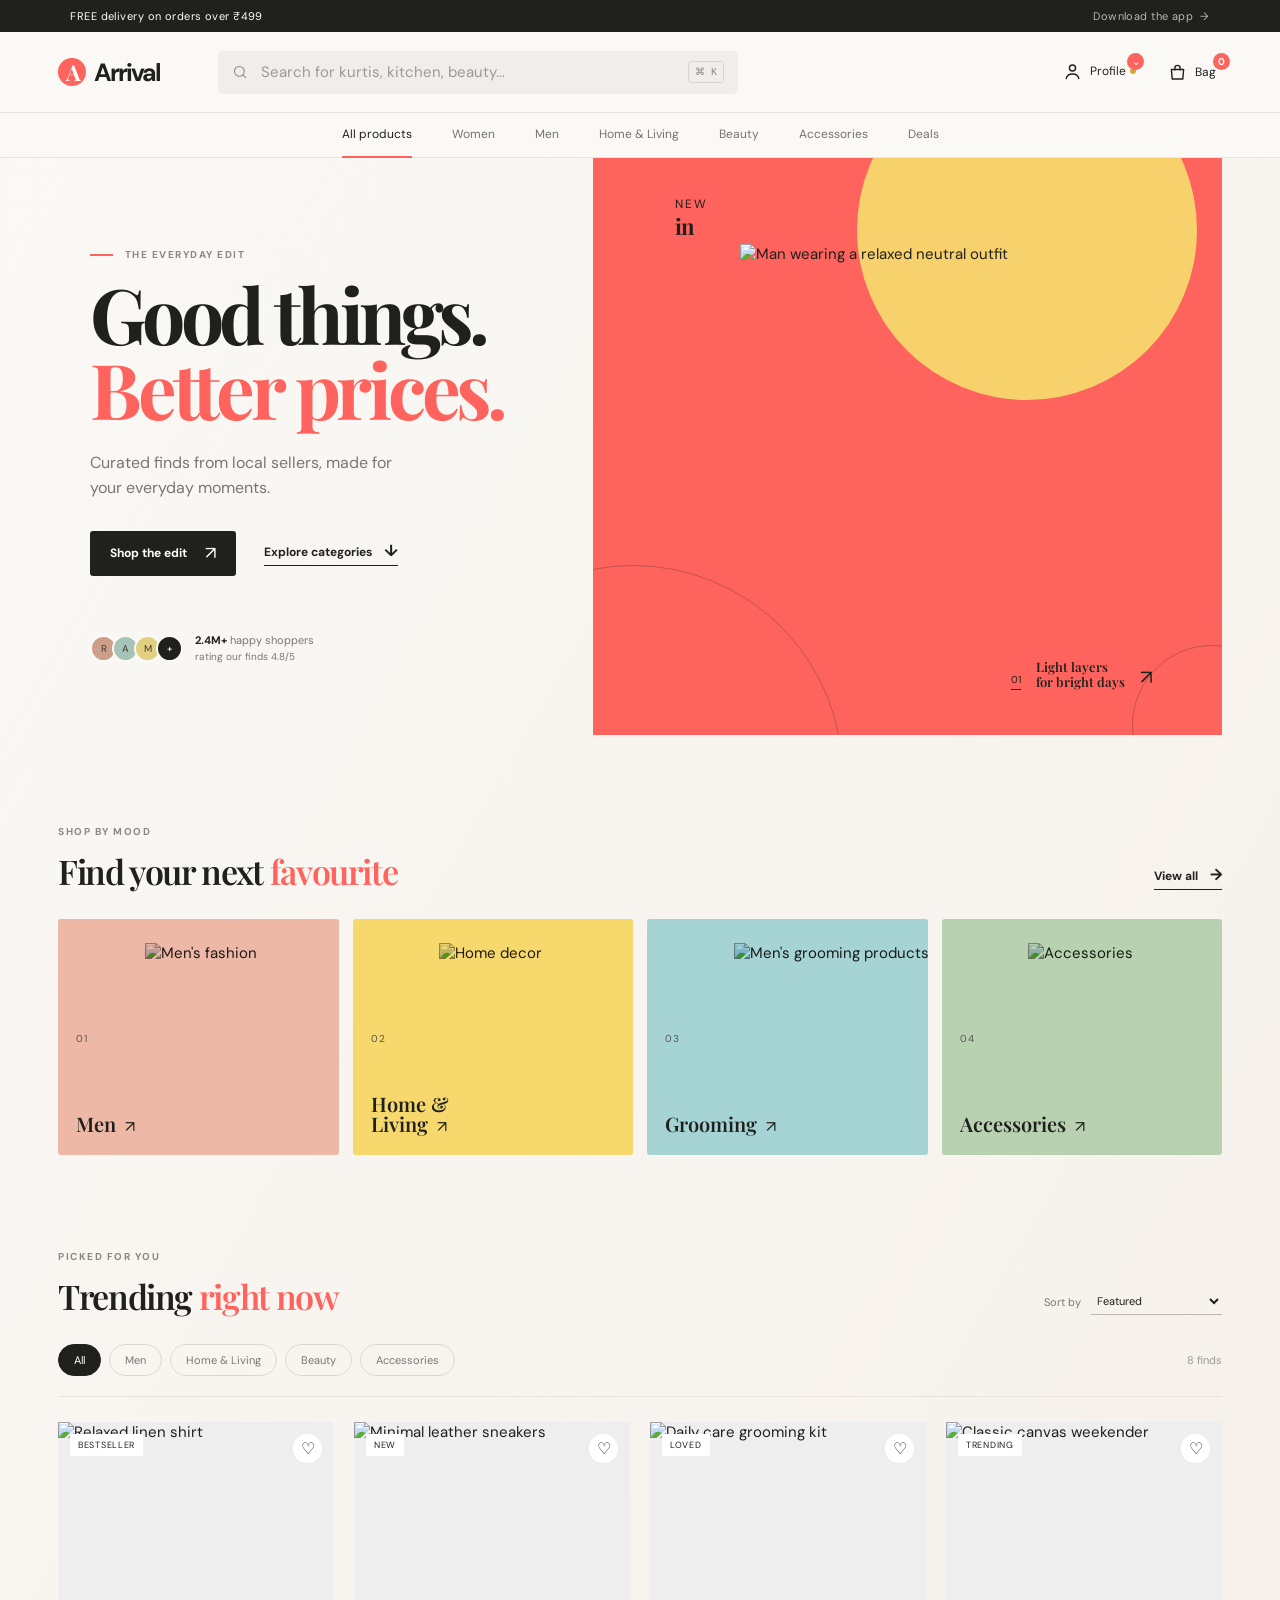
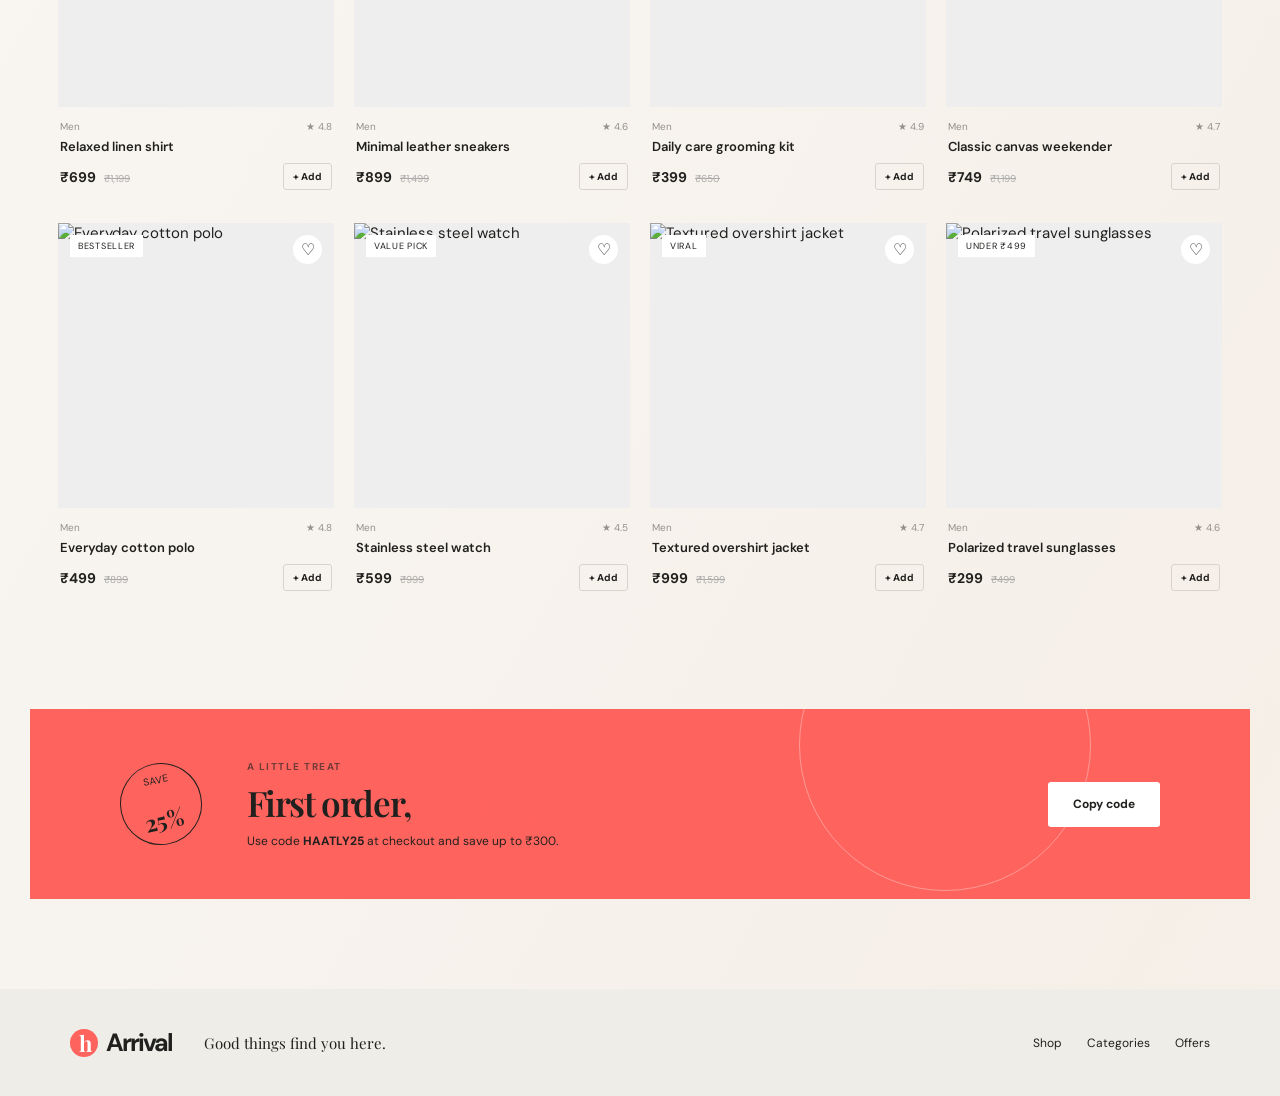
==== index.html @ a4bce89f "Build marketplace shopping flow" ====
<!doctype html>
<html lang="en">
  <head>
    <meta charset="UTF-8" />
    <meta name="viewport" content="width=device-width, initial-scale=1.0" />
    <meta name="theme-color" content="#ff5a5f" />
    <title>Haatly — Everyday finds, delivered</title>
    <link rel="preconnect" href="https://fonts.googleapis.com" />
    <link rel="preconnect" href="https://fonts.gstatic.com" crossorigin />
    <link href="https://fonts.googleapis.com/css2?family=DM+Sans:wght@400;500;600;700&family=Playfair+Display:wght@600;700&display=swap" rel="stylesheet" />
    <link rel="stylesheet" href="style.css" />
  </head>
  <body>
    <div class="announcement"><span>FREE delivery on orders over ₹499</span><span class="announcement-link">Download the app&nbsp; →</span></div>

    <header class="site-header">
      <div class="header-inner">
        <a class="brand" href="#top" aria-label="Haatly home"><span class="brand-mark">A</span><span>Arrival</span></a>
        <div class="search-wrap">
          <svg aria-hidden="true" viewBox="0 0 24 24"><path d="m21 21-4.35-4.35m2.1-5.4a7.5 7.5 0 1 1-15 0 7.5 7.5 0 0 1 15 0Z" /></svg>
          <input id="search-input" type="search" placeholder="Search for kurtis, kitchen, beauty..." autocomplete="off" />
          <kbd>⌘ K</kbd>
        </div>
        <div class="header-actions">
          <div class="profile-wrap"><a class="icon-action" id="profile-link" href="login.html" aria-label="Your profile" aria-expanded="false"><svg aria-hidden="true" viewBox="0 0 24 24"><circle cx="12" cy="8" r="3.5"/><path d="M4.8 20c.65-3.3 3.08-5.2 7.2-5.2s6.55 1.9 7.2 5.2"/></svg><span id="profile-label">Profile</span><i class="profile-dot" id="profile-dot"></i><b class="profile-caret">⌄</b></a><div class="profile-panel" id="profile-panel" hidden><div class="profile-panel-head"><span class="profile-avatar" id="profile-avatar">A</span><div><strong id="profile-name">Your profile</strong><span id="profile-email">Sign in to manage your account</span></div></div><div class="profile-status"><span></span> Account active</div><div class="profile-details"><div><strong id="profile-orders-count">0</strong><span>Orders</span></div><div><strong id="profile-saved-count">0</strong><span>Saved</span></div><div><strong id="profile-member-since">Today</strong><span>Member since</span></div></div><div class="profile-delivery"><span>⌖</span><div><strong>Delivery address</strong><small>Set your address for faster checkout</small></div><button type="button" data-profile-action="address" aria-label="Add delivery address">＋</button></div><div class="profile-links"><button type="button" data-profile-action="orders">Orders <span>→</span></button><button type="button" data-profile-action="saved">Saved finds <span>→</span></button></div><button class="profile-signout" id="profile-signout" type="button">Sign out</button></div></div>
          <div class="cart-wrap"><button class="icon-action cart-button" id="cart-button" type="button" aria-label="Shopping bag"><svg aria-hidden="true" viewBox="0 0 24 24"><path d="M5 8.5h14l-1 11H6l-1-11Z"/><path d="M9 9V6.8a3 3 0 0 1 6 0V9"/></svg><span>Bag</span><b id="cart-count">0</b></button><div class="cart-panel" id="cart-panel" hidden><div class="cart-panel-head"><div><p class="eyebrow">Your bag</p><h3>Ready to order?</h3></div><button class="panel-close" id="cart-close" type="button" aria-label="Close bag">×</button></div><div class="cart-items" id="cart-items"></div><div class="cart-footer"><div><span>Total</span><strong id="cart-total">₹0</strong></div><button class="place-order" id="place-order" type="button">Place order <span>↗</span></button></div></div></div>
        </div>
      </div>
      <nav class="category-nav" aria-label="Main navigation">
        <a class="active" href="#products">All products</a><a href="#products" data-category="Women">Women</a><a href="#products" data-category="Men">Men</a><a href="#products" data-category="Home & Living">Home & Living</a><a href="#products" data-category="Beauty">Beauty</a><a href="#products" data-category="Accessories">Accessories</a><a href="#offers">Deals</a>
      </nav>
    </header>

    <div class="payment-backdrop" id="payment-backdrop" hidden>
      <section class="payment-modal" role="dialog" aria-modal="true" aria-labelledby="payment-title">
        <div class="payment-modal-head"><div><p class="eyebrow">Secure checkout</p><h2 id="payment-title">Complete your <em>order.</em></h2></div><button class="panel-close" id="payment-close" type="button" aria-label="Close payment">×</button></div>
        <div class="payment-summary"><span>Order total</span><strong id="payment-total">₹0</strong></div>
        <div class="payment-methods"><button class="payment-method active" type="button" data-payment-method="card"><span>▣</span> Card</button><button class="payment-method" type="button" data-payment-method="upi"><span>⌁</span> UPI</button><button class="payment-method" type="button" data-payment-method="cod"><span>⌂</span> Cash on delivery</button></div>
        <form id="payment-form">
          <div class="payment-fields" id="card-fields"><label>Card number<input id="card-number" inputmode="numeric" placeholder="1234  5678  9012  3456" minlength="16" required /></label><div class="payment-field-row"><label>Expiry<input id="card-expiry" placeholder="MM / YY" required /></label><label>CVV<input id="card-cvv" inputmode="numeric" placeholder="•••" minlength="3" required /></label></div><label>Name on card<input id="card-name" placeholder="Your full name" required /></label></div>
          <div class="payment-fields" id="upi-fields" hidden><label>UPI ID<input id="upi-id" placeholder="name@bank" /></label><p class="payment-hint">You will receive a payment request in your UPI app.</p></div>
          <div class="payment-fields" id="cod-fields" hidden><p class="cod-note"><strong>Pay when your order arrives.</strong><br />A small ₹29 handling fee will be added at delivery.</p></div>
          <button class="confirm-payment" id="confirm-payment" type="submit">Pay <span id="confirm-payment-total">₹0</span> <span>↗</span></button>
          <p class="payment-note">🔒 Your payment details are encrypted and secure.</p>
        </form>
      </section>
    </div>

    <main id="top">
      <section class="hero shell">
        <div class="hero-copy">
          <p class="eyebrow"><span></span> The everyday edit</p>
          <h1>Good things.<br /><em>Better prices.</em></h1>
          <p class="hero-description">Curated finds from local sellers, made for your everyday moments.</p>
          <div class="hero-buttons"><a class="button button-dark" href="#products">Shop the edit <span>↗</span></a><a class="text-link" href="#categories">Explore categories <span>↓</span></a></div>
          <div class="trust-row"><div class="avatar-stack"><span>R</span><span>A</span><span>M</span><span>+</span></div><p><strong>2.4M+</strong> happy shoppers<br /><small>rating our finds 4.8/5</small></p></div>
        </div>
        <div class="hero-art">
          <div class="sun-disc"></div><div class="hero-label label-top">NEW<br /><strong>in</strong></div>
          <img src="https://images.unsplash.com/photo-1617127365659-c47fa864d8bc?auto=format&fit=crop&w=900&q=85" alt="Man wearing a relaxed neutral outfit" />
          <div class="hero-note"><span>01</span><p>Light layers<br />for bright days</p><i>↗</i></div>
          <div class="shape shape-one"></div><div class="shape shape-two"></div>
        </div>
      </section>

      <section class="category-section shell" id="categories">
        <div class="section-heading"><div><p class="eyebrow">Shop by mood</p><h2>Find your next <em>favourite</em></h2></div><a class="text-link" href="#products">View all <span>→</span></a></div>
        <div class="category-grid">
          <button class="category-tile tile-coral" data-category="Men"><span class="tile-number">01</span><img src="https://images.unsplash.com/photo-1617127365659-c47fa864d8bc?auto=format&fit=crop&w=500&q=80" alt="Men's fashion" /><span class="tile-name">Men <b>↗</b></span></button>
          <button class="category-tile tile-yellow" data-category="Home & Living"><span class="tile-number">02</span><img src="https://images.unsplash.com/photo-1616486338812-3dadae4b4ace?auto=format&fit=crop&w=500&q=80" alt="Home decor" /><span class="tile-name">Home & Living <b>↗</b></span></button>
          <button class="category-tile tile-blue" data-category="Men"><span class="tile-number">03</span><img src="https://images.unsplash.com/photo-1621607512214-68297480165e?auto=format&fit=crop&w=500&q=80" alt="Men's grooming products" /><span class="tile-name">Grooming <b>↗</b></span></button>
          <button class="category-tile tile-green" data-category="Accessories"><span class="tile-number">04</span><img src="https://images.unsplash.com/photo-1515562141207-7a88fb7ce338?auto=format&fit=crop&w=500&q=80" alt="Accessories" /><span class="tile-name">Accessories <b>↗</b></span></button>
        </div>
      </section>

      <section class="products-section shell" id="products">
        <div class="section-heading product-heading"><div><p class="eyebrow">Picked for you</p><h2>Trending <em>right now</em></h2></div><div class="sort-wrap"><span>Sort by</span><select id="sort-select" aria-label="Sort products"><option value="featured">Featured</option><option value="low">Price: low to high</option><option value="high">Price: high to low</option></select></div></div>
        <div class="filter-row"><button class="filter active" data-category="All">All</button><button class="filter" data-category="Men">Men</button><button class="filter" data-category="Home & Living">Home & Living</button><button class="filter" data-category="Beauty">Beauty</button><button class="filter" data-category="Accessories">Accessories</button><span class="result-count" id="result-count">8 finds</span></div>
        <div class="product-grid" id="product-grid"></div>
        <div class="empty-state" id="empty-state" hidden><strong>No finds here yet.</strong><span>Try another search or category.</span></div>
      </section>

      <section class="offer-banner shell" id="offers"><div class="offer-stamp">SAVE<br /><strong>25%</strong></div><div><p class="eyebrow">A little treat</p><h2>First order, <em>extra joy.</em></h2><p>Use code <strong>HAATLY25</strong> at checkout and save up to ₹300.</p></div><button class="button button-light" type="button" id="copy-code">Copy code</button></section>
    </main>
    <footer><div class="footer-inner"><a class="brand" href="#top"><span class="brand-mark">h</span><span>Arrival</span></a><p>Good things find you here.</p><div class="footer-links"><a href="#products">Shop</a><a href="#categories">Categories</a><a href="#offers">Offers</a></div></div></footer>
    <div class="toast" id="toast" role="status"></div>
    <script src="database.js"></script>
    <script src="app.js"></script>
  </body>
</html>
---- style.css ----
body{background:linear-gradient(120deg,#faf9f6 0%,#f5efe8 42%,#faf9f6 76%,#f1f5f1 100%)!important;background-size:220% 220%!important;background-attachment:fixed;isolation:isolate}
 body{background:linear-gradient(120deg,#faf9f6 0%,#f5efe8 42%,#faf9f6 76%,#f1f5f1 100%);background-size:220% 220%;animation:paper-drift 20s ease-in-out infinite}body::before{content:'';position:fixed;inset:0;pointer-events:none;z-index:-1;opacity:.24;background-image:linear-gradient(rgba(32,32,30,.035) 1px,transparent 1px),linear-gradient(90deg,rgba(32,32,30,.035) 1px,transparent 1px);background-size:34px 34px;mask-image:linear-gradient(to bottom,black,transparent 75%)}@keyframes paper-drift{0%,100%{background-position:0% 50%}50%{background-position:100% 50%}}@media(prefers-reduced-motion:reduce){body{animation:none}*{scroll-behavior:auto!important}}
 .profile-details{display:grid;grid-template-columns:repeat(3,1fr);gap:7px;margin:14px 0}.profile-details div{background:#f4f1eb;padding:9px 7px}.profile-details strong,.profile-details span{display:block}.profile-details strong{font:600 17px var(--serif)}.profile-details span{font-size:9px;color:var(--muted);margin-top:2px}.profile-delivery{display:flex;align-items:center;gap:8px;border-top:1px solid var(--line);border-bottom:1px solid var(--line);padding:11px 0}.profile-delivery>span{color:var(--coral);font-size:19px}.profile-delivery div{min-width:0;flex:1}.profile-delivery strong,.profile-delivery small{display:block}.profile-delivery strong{font-size:10px}.profile-delivery small{font-size:9px;color:var(--muted);margin-top:3px;white-space:nowrap;overflow:hidden;text-overflow:ellipsis}.profile-delivery button{background:transparent;color:var(--coral);font-size:18px;padding:0}.profile-delivery button:hover{transform:scale(1.12)}
 #profile-link{transition:color .2s ease,transform .2s ease}#profile-link:hover{color:var(--coral);transform:translateY(-1px)}#profile-link svg{transition:transform .25s ease}#profile-link:hover svg{transform:translateY(-2px) rotate(-7deg)}.profile-dot{display:block;width:6px;height:6px;background:#d4a835;border-radius:50%;margin-left:-3px;transition:background .2s ease,box-shadow .2s ease}.profile-link.is-signed-in .profile-dot,#profile-link.is-signed-in .profile-dot{background:#4caf70;box-shadow:0 0 0 3px rgba(76,175,112,.14)}.profile-caret{font-size:13px;font-weight:400;color:#9a9690;transition:transform .2s ease}.profile-link[aria-expanded=true] .profile-caret,#profile-link[aria-expanded=true] .profile-caret{transform:rotate(180deg)}.profile-panel:not([hidden]){animation:profile-pop .18s ease-out}@keyframes profile-pop{from{opacity:0;transform:translateY(-5px) scale(.98)}to{opacity:1;transform:translateY(0) scale(1)}}
 .payment-backdrop[hidden],.cart-panel[hidden],.profile-panel[hidden]{display:none!important}
 .payment-backdrop{position:fixed;inset:0;background:rgba(32,32,30,.48);display:grid;place-items:center;padding:20px;z-index:30}.payment-modal{width:min(100%,475px);max-height:90vh;overflow:auto;background:var(--paper);padding:25px;box-shadow:0 24px 70px rgba(32,32,30,.22)}.payment-modal-head{display:flex;justify-content:space-between;align-items:flex-start}.payment-modal-head .eyebrow{margin-bottom:7px}.payment-modal h2{font:600 32px var(--serif);letter-spacing:-.04em;margin:0}.payment-modal h2 em{font-style:normal;color:var(--coral)}.payment-summary{display:flex;justify-content:space-between;align-items:center;background:#efede7;padding:13px 15px;margin:22px 0 15px;font-size:11px;color:var(--muted)}.payment-summary strong{font-size:17px;color:var(--ink)}.payment-methods{display:grid;grid-template-columns:repeat(3,1fr);gap:6px;margin-bottom:20px}.payment-method{background:#fff;border:1px solid var(--line);padding:11px 5px;font-size:10px}.payment-method span{display:block;font-size:17px;margin-bottom:4px;color:var(--muted)}.payment-method.active{border-color:var(--coral);background:#fff4f1;color:var(--ink)}.payment-method.active span{color:var(--coral)}.payment-fields label{display:block;font-size:10px;font-weight:700;margin-bottom:13px}.payment-fields input{display:block;width:100%;height:43px;border:1px solid #d9d4cc;background:#fff;padding:0 12px;margin-top:7px;font:inherit;font-size:12px;outline:0}.payment-fields input:focus{border-color:var(--coral);box-shadow:0 0 0 3px rgba(255,99,93,.12)}.payment-field-row{display:grid;grid-template-columns:1fr 1fr;gap:12px}.payment-hint,.cod-note{font-size:11px;line-height:1.5;color:var(--muted);background:#efede7;padding:12px;margin:0 0 15px}.cod-note strong{color:var(--ink);font-size:12px}.confirm-payment{width:100%;background:var(--ink);color:#fff;padding:13px;border-radius:3px;font-size:12px;font-weight:700;margin-top:4px}.confirm-payment:hover{background:var(--coral)}.confirm-payment span{margin-left:5px}.payment-note{text-align:center;color:#999;font-size:10px;margin:15px 0 0}@media(max-width:520px){.payment-modal{padding:20px}.payment-modal h2{font-size:28px}.payment-methods{gap:4px}.payment-method{font-size:9px}}
 .cart-wrap{position:relative}.cart-panel{position:absolute;right:-12px;top:42px;width:330px;background:#fff;border:1px solid var(--line);box-shadow:0 16px 40px rgba(32,32,30,.14);padding:17px;z-index:12}.cart-panel-head{display:flex;align-items:flex-start;justify-content:space-between;border-bottom:1px solid var(--line);padding-bottom:13px}.cart-panel-head .eyebrow{margin-bottom:5px}.cart-panel-head h3{font:600 21px var(--serif);margin:0}.panel-close{background:transparent;font-size:22px;line-height:1;color:var(--muted);padding:0 2px}.cart-items{max-height:280px;overflow:auto}.cart-item{display:flex;align-items:center;gap:10px;padding:12px 0;border-bottom:1px solid var(--line)}.cart-item img{width:47px;height:55px;object-fit:cover}.cart-item div{min-width:0;flex:1}.cart-item strong,.cart-item span{display:block}.cart-item strong{font-size:11px;white-space:nowrap;overflow:hidden;text-overflow:ellipsis}.cart-item span{font-size:10px;color:var(--muted);margin-top:5px}.cart-item button{background:transparent;color:#aaa;font-size:19px;padding:3px}.cart-item button:hover{color:var(--coral)}.cart-empty{text-align:center;padding:30px 10px;color:var(--muted)}.cart-empty span{display:block;font-size:26px;color:var(--coral);margin-bottom:7px}.cart-empty strong{display:block;color:var(--ink);font:600 17px var(--serif)}.cart-empty p{font-size:11px;margin:5px 0 0}.cart-footer{padding-top:15px}.cart-footer>div{display:flex;justify-content:space-between;align-items:center;font-size:11px;color:var(--muted);margin-bottom:13px}.cart-footer strong{font-size:15px;color:var(--ink)}.place-order{width:100%;background:var(--ink);color:#fff;padding:12px;border-radius:3px;font-size:11px;font-weight:700}.place-order:hover{background:var(--coral)}.place-order span{font-size:16px;margin-left:8px}@media(max-width:520px){.cart-panel{position:fixed;top:112px;right:12px;left:12px;width:auto}.profile-panel{right:-62px}}
 .profile-wrap{position:relative}.profile-panel{position:absolute;right:-12px;top:42px;width:258px;background:#fff;border:1px solid var(--line);box-shadow:0 16px 40px rgba(32,32,30,.14);padding:16px;z-index:12}.profile-panel-head{display:flex;align-items:center;gap:11px;padding-bottom:14px;border-bottom:1px solid var(--line)}.profile-avatar{display:grid;place-items:center;width:38px;height:38px;border-radius:50%;background:var(--coral);color:#fff;font:600 18px var(--serif)}.profile-panel-head strong,.profile-panel-head span{display:block}.profile-panel-head strong{font-size:13px}.profile-panel-head span:not(.profile-avatar){color:var(--muted);font-size:10px;margin-top:3px;max-width:175px;overflow:hidden;text-overflow:ellipsis}.profile-status{display:flex;align-items:center;gap:6px;color:#4b8060;font-size:10px;margin:13px 0}.profile-status span{width:6px;height:6px;background:#4baf70;border-radius:50%}.profile-links{border-top:1px solid var(--line);border-bottom:1px solid var(--line);padding:4px 0}.profile-links button{display:flex;justify-content:space-between;width:100%;background:transparent;padding:9px 0;font-size:11px;text-align:left}.profile-links button:hover{color:var(--coral)}.profile-signout{background:var(--ink);color:#fff;width:100%;padding:10px;margin-top:14px;font-size:11px;border-radius:3px}.profile-signout:hover{background:var(--coral)}
:root{--ink:#20201e;--muted:#797774;--line:#e9e5de;--paper:#faf9f6;--coral:#ff635d;--yellow:#f6d86d;--blue:#a6d4d4;--green:#b8d1b0;--serif:'Playfair Display',Georgia,serif;--sans:'DM Sans',sans-serif}*{box-sizing:border-box}html{scroll-behavior:smooth}body{margin:0;background:var(--paper);color:var(--ink);font-family:var(--sans);font-size:15px}a{text-decoration:none;color:inherit}button{font:inherit;color:inherit;border:0;cursor:pointer}svg{fill:none;stroke:currentColor;stroke-linecap:round;stroke-linejoin:round;stroke-width:1.6}.announcement{background:var(--ink);color:#fff;padding:9px 5.5%;display:flex;justify-content:space-between;font-size:11px;letter-spacing:.04em}.announcement-link{opacity:.68}.site-header{background:rgba(250,249,246,.94);position:sticky;top:0;z-index:10;border-bottom:1px solid var(--line);backdrop-filter:blur(14px)}.header-inner{height:80px;max-width:1220px;margin:auto;padding:0 28px;display:flex;align-items:center;gap:58px}.brand{font-size:25px;font-weight:700;display:flex;align-items:center;gap:8px;letter-spacing:-.08em}.brand-mark{display:grid;place-items:center;background:var(--coral);color:#fff;border-radius:50%;width:28px;height:28px;line-height:1;font-family:var(--serif);font-size:22px;letter-spacing:-.1em}.search-wrap{height:43px;max-width:520px;flex:1;background:#f0eeea;border-radius:5px;display:flex;align-items:center;padding:0 14px;color:#8b8884}.search-wrap svg{width:18px;margin-right:11px}.search-wrap input{font:inherit;background:none;border:0;outline:0;width:100%;color:var(--ink)}.search-wrap input::placeholder{color:#9c9994}.search-wrap kbd{font-size:10px;border:1px solid #d8d5cf;padding:4px 6px;border-radius:3px;white-space:nowrap}.header-actions{display:flex;gap:25px;margin-left:auto}.icon-action{background:none;display:flex;align-items:center;gap:7px;position:relative;font-size:12px}.icon-action svg{width:21px;height:21px}.icon-action b{position:absolute;top:-8px;right:-8px;background:var(--coral);border-radius:50%;font-size:10px;color:white;width:17px;height:17px;display:grid;place-items:center}.category-nav{height:45px;border-top:1px solid var(--line);display:flex;align-items:center;justify-content:center;gap:40px;font-size:12px;color:#76736f}.category-nav a{height:45px;display:grid;place-items:center;border-bottom:2px solid transparent}.category-nav a:hover,.category-nav .active{color:var(--ink);border-color:var(--coral)}.shell{max-width:1220px;margin:0 auto;padding-left:28px;padding-right:28px}.hero{min-height:535px;display:grid;grid-template-columns:46% 54%;overflow:hidden}.hero-copy{padding:90px 0 70px 6%;position:relative;z-index:1}.eyebrow{text-transform:uppercase;font-size:10px;letter-spacing:.15em;font-weight:700;margin:0 0 15px;color:#8c8881}.eyebrow span{display:inline-block;width:23px;border-top:2px solid var(--coral);vertical-align:middle;margin-right:8px}.hero h1{font:700 clamp(50px,6vw,77px)/.98 var(--serif);letter-spacing:-.055em;margin:0 0 23px}.hero h1 em,.section-heading h2 em,.offer-banner h2 em{font-style:normal;color:var(--coral)}.hero-description{font-size:16px;line-height:1.6;color:var(--muted);max-width:315px;margin:0 0 30px}.hero-buttons{display:flex;align-items:center;gap:28px}.button{display:inline-flex;align-items:center;justify-content:center;gap:18px;min-height:45px;padding:0 20px;font-size:12px;font-weight:700;border-radius:3px}.button-dark{background:var(--ink);color:white}.button-dark span{font-size:18px;font-weight:400}.button-light{background:#fff;color:var(--ink);padding:0 25px}.text-link{font-size:12px;font-weight:700;border-bottom:1px solid var(--ink);padding-bottom:4px}.text-link span{font-size:16px;margin-left:9px}.trust-row{display:flex;align-items:center;gap:12px;margin-top:57px}.trust-row p{font-size:11px;line-height:1.45;margin:0;color:var(--muted)}.trust-row strong{color:var(--ink)}.trust-row small{font-size:10px}.avatar-stack{display:flex}.avatar-stack span{width:27px;height:27px;background:#e4bfaf;color:#493b32;border-radius:50%;display:grid;place-items:center;border:2px solid var(--paper);font-size:10px;margin-left:-5px}.avatar-stack span:first-child{margin:0;background:#cc9f8b}.avatar-stack span:nth-child(2){background:#a8c4b8}.avatar-stack span:nth-child(3){background:#e1d07f}.avatar-stack span:last-child{background:var(--ink);color:#fff}.hero-art{position:relative;background:var(--coral);min-height:535px;display:flex;align-items:center;justify-content:center;overflow:hidden}.hero-art img{height:440px;width:335px;object-fit:cover;position:relative;z-index:2;margin-top:35px}.sun-disc{position:absolute;background:#f7d16b;width:340px;height:340px;border-radius:50%;top:-98px;right:4%;z-index:1}.hero-label{position:absolute;z-index:3;top:40px;left:13%;font-size:12px;line-height:1.05;letter-spacing:.15em}.hero-label strong{font:700 22px var(--serif);letter-spacing:-.05em}.hero-note{position:absolute;z-index:3;bottom:45px;right:11%;display:flex;align-items:flex-end;gap:15px}.hero-note span{font:10px var(--sans);border-bottom:1px solid var(--ink);padding-bottom:3px}.hero-note p{font:600 13px/1.15 var(--serif);margin:0}.hero-note i{font-style:normal;font-size:20px}.shape{position:absolute;border:1px solid rgba(32,32,30,.26);border-radius:50%;z-index:1}.shape-one{width:420px;height:420px;left:-170px;bottom:-250px}.shape-two{width:160px;height:160px;right:-70px;bottom:-70px}.category-section,.products-section{padding-top:90px}.section-heading{display:flex;align-items:end;justify-content:space-between;margin-bottom:29px}.section-heading h2,.offer-banner h2{font:600 34px/1.1 var(--serif);letter-spacing:-.04em;margin:0}.category-grid{display:grid;grid-template-columns:repeat(4,1fr);gap:14px}.category-tile{height:236px;position:relative;overflow:hidden;text-align:left;padding:18px;border-radius:3px}.category-tile img{position:absolute;width:70%;height:90%;object-fit:cover;right:-1%;bottom:0;mix-blend-mode:multiply;transition:transform .35s}.category-tile:hover img{transform:scale(1.05) rotate(2deg)}.tile-coral{background:#edb8a6}.tile-yellow{background:var(--yellow)}.tile-blue{background:var(--blue)}.tile-green{background:var(--green)}.tile-number{position:relative;z-index:1;font-size:10px;color:#555;letter-spacing:.1em}.tile-name{position:absolute;z-index:1;left:18px;bottom:18px;font:600 20px var(--serif);max-width:130px;line-height:1}.tile-name b{font:16px var(--sans);margin-left:4px}.product-heading{margin-top:5px}.sort-wrap{display:flex;align-items:center;gap:10px;color:var(--muted);font-size:11px}.sort-wrap select{font:inherit;border:0;border-bottom:1px solid #bbb7b1;padding:5px 23px 5px 2px;background:transparent;color:var(--ink);outline:0}.filter-row{display:flex;gap:8px;align-items:center;margin-bottom:25px;border-bottom:1px solid var(--line);padding-bottom:20px}.filter{background:transparent;border:1px solid #dcd8d1;padding:8px 15px;border-radius:30px;font-size:11px;color:var(--muted)}.filter.active,.filter:hover{background:var(--ink);border-color:var(--ink);color:white}.result-count{margin-left:auto;color:#999;font-size:11px}.product-grid{display:grid;grid-template-columns:repeat(4,1fr);gap:20px}.product-card{position:relative;min-width:0}.product-image{height:285px;background:#eee;position:relative;overflow:hidden}.product-image img{width:100%;height:100%;object-fit:cover;transition:transform .4s}.product-card:hover .product-image img{transform:scale(1.04)}.product-tag{position:absolute;top:12px;left:12px;background:#fff;padding:5px 8px;font-size:9px;text-transform:uppercase;letter-spacing:.08em}.wishlist{position:absolute;right:12px;top:12px;background:#fff;width:29px;height:29px;border-radius:50%;font-size:16px;line-height:1}.wishlist.active{color:var(--coral)}.product-info{padding:13px 2px}.product-meta{display:flex;justify-content:space-between;gap:5px;font-size:10px;color:#94908a;margin-bottom:5px}.product-name{font-size:13px;font-weight:600;margin:0 0 8px;white-space:nowrap;overflow:hidden;text-overflow:ellipsis}.product-bottom{display:flex;align-items:center;justify-content:space-between}.price{font-weight:700;font-size:14px}.price del{font-size:10px;color:#aaa;font-weight:400;margin-left:5px}.add-button{background:transparent;border:1px solid #d8d3cc;border-radius:3px;padding:6px 9px;font-size:10px;font-weight:700}.add-button:hover{background:var(--coral);border-color:var(--coral);color:white}.empty-state{padding:55px;text-align:center;color:var(--muted);border:1px dashed #d7d2cb}.empty-state strong,.empty-state span{display:block}.empty-state strong{color:var(--ink);margin-bottom:5px}.offer-banner{margin-top:105px;margin-bottom:90px;background:var(--coral);min-height:190px;padding:36px 7%;display:flex;align-items:center;gap:45px;position:relative;overflow:hidden}.offer-banner:after{content:'';position:absolute;width:290px;height:290px;border:1px solid rgba(255,255,255,.35);border-radius:50%;right:13%;top:-110px}.offer-banner .eyebrow{color:#713b38;margin-bottom:11px}.offer-banner h2{font-size:35px}.offer-banner p:not(.eyebrow){font-size:12px;margin:10px 0 0}.offer-banner .button{margin-left:auto;position:relative;z-index:1}.offer-stamp{height:82px;width:82px;border:1px solid var(--ink);border-radius:50%;display:grid;place-items:center;text-align:center;font-size:10px;line-height:1.1;transform:rotate(-12deg);flex:none}.offer-stamp strong{font:700 23px var(--serif)}footer{background:#efede7;padding:37px 5.5%}.footer-inner{max-width:1165px;margin:auto;display:flex;align-items:center}.footer-inner p{font:15px var(--serif);margin:0 0 0 32px}.footer-links{display:flex;gap:25px;margin-left:auto;font-size:12px}.toast{position:fixed;bottom:24px;left:50%;transform:translate(-50%,20px);background:var(--ink);color:#fff;padding:12px 18px;border-radius:3px;font-size:12px;opacity:0;pointer-events:none;transition:.25s;z-index:20}.toast.show{opacity:1;transform:translate(-50%,0)}@media(max-width:850px){.header-inner{gap:18px;padding:0 18px}.category-nav{gap:20px;overflow-x:auto;justify-content:flex-start;padding:0 18px}.hero{grid-template-columns:1fr;min-height:0}.hero-copy{padding:65px 8% 45px}.hero-art{min-height:440px}.category-grid{grid-template-columns:repeat(2,1fr)}.product-grid{grid-template-columns:repeat(2,1fr)}.product-image{height:270px}.shell{padding-left:18px;padding-right:18px}.offer-banner{margin-top:75px;margin-bottom:65px}.search-wrap kbd{display:none}.header-actions{gap:12px}.icon-action span{display:none}}@media(max-width:520px){.announcement{padding:8px 18px;font-size:9px}.header-inner{height:66px}.brand{font-size:21px}.brand-mark{width:24px;height:24px;font-size:19px}.search-wrap{height:38px}.search-wrap input{font-size:11px}.hero h1{font-size:52px}.hero-art img{height:360px;width:275px}.hero-art{min-height:410px}.hero-note{right:6%;bottom:25px}.section-heading{align-items:flex-start;gap:15px}.section-heading h2{font-size:28px}.section-heading>.text-link{margin-top:30px;white-space:nowrap}.category-section,.products-section{padding-top:65px}.category-tile{height:180px;padding:13px}.tile-name{left:13px;bottom:14px;font-size:17px}.filter-row{overflow-x:auto}.filter{white-space:nowrap}.result-count{display:none}.product-image{height:220px}.product-name{font-size:12px}.offer-banner{padding:28px 24px;gap:20px;align-items:flex-start;flex-wrap:wrap}.offer-banner h2{font-size:27px}.offer-banner .button{margin:0}.offer-stamp{width:65px;height:65px}.footer-inner{flex-wrap:wrap;gap:18px}.footer-inner p{margin:0}.footer-links{width:100%;margin:0}.sort-wrap span{display:none}}
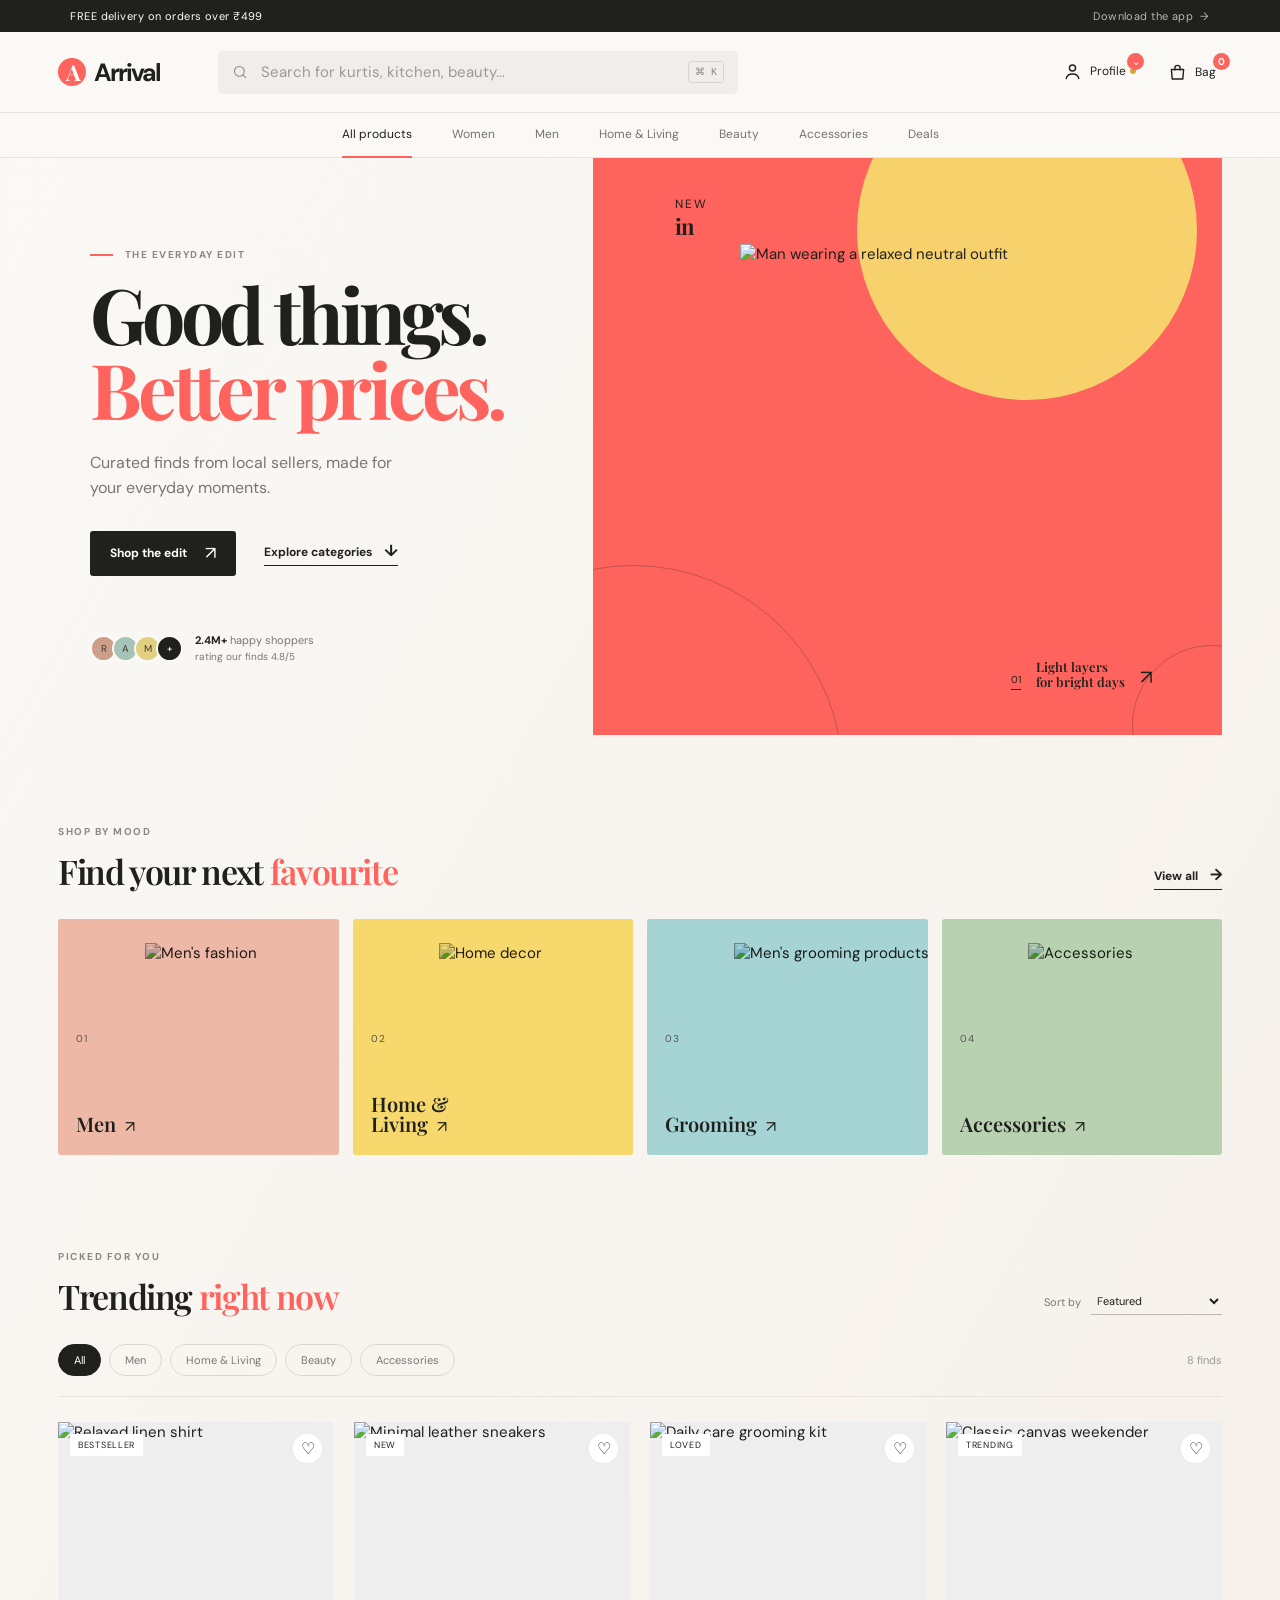
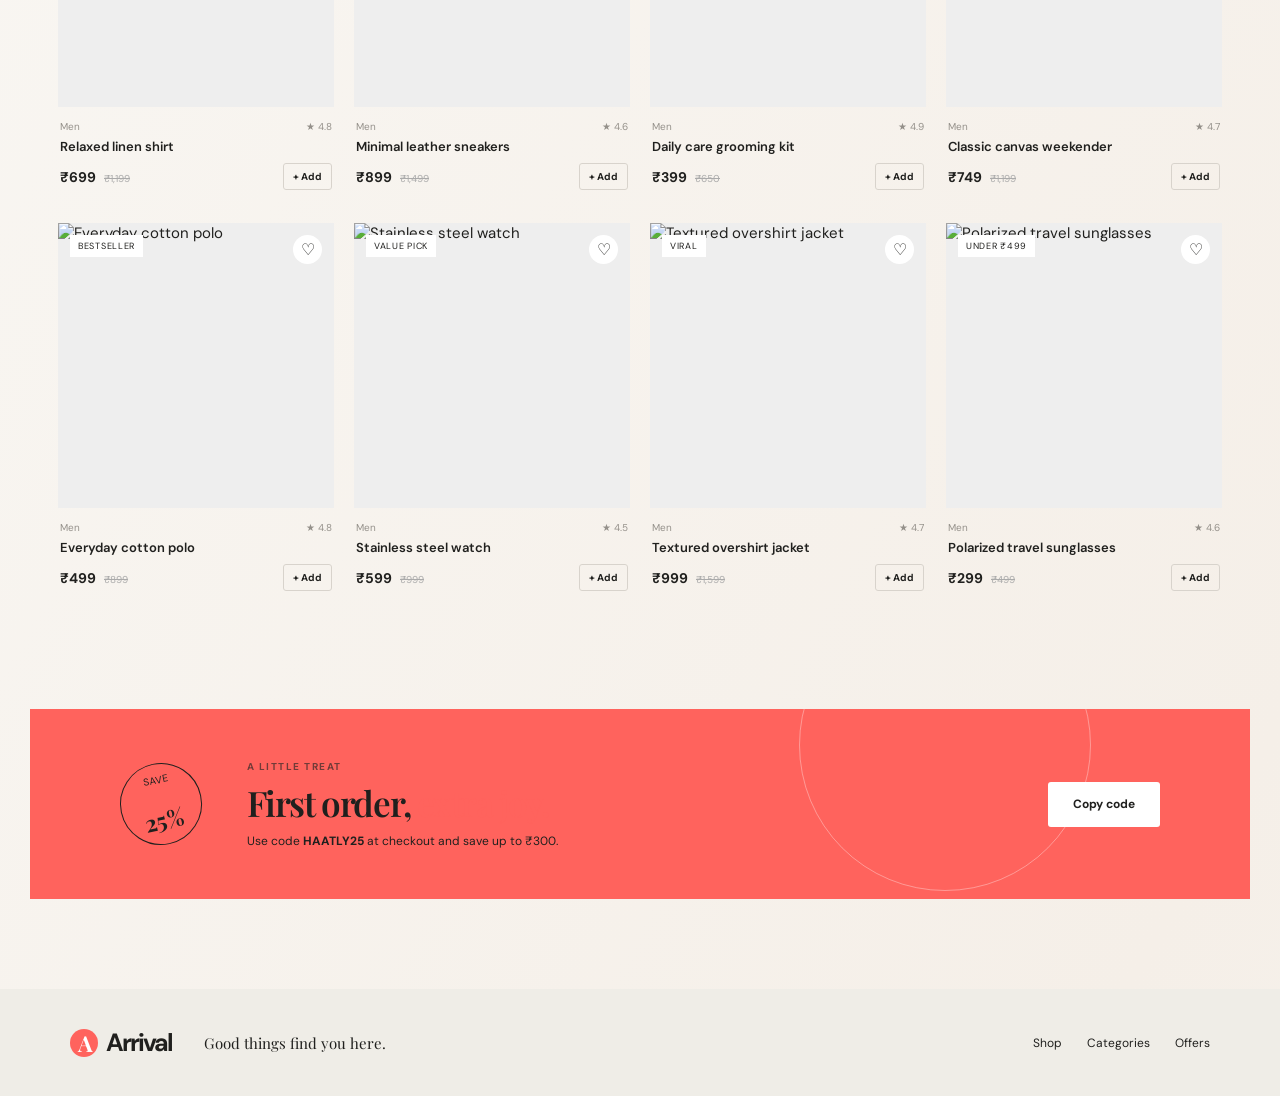
==== commit 5c050e7c: "Update index.html" ====
--- a/index.html
+++ b/index.html
@@ -82,7 +82,7 @@
 
       <section class="offer-banner shell" id="offers"><div class="offer-stamp">SAVE<br /><strong>25%</strong></div><div><p class="eyebrow">A little treat</p><h2>First order, <em>extra joy.</em></h2><p>Use code <strong>HAATLY25</strong> at checkout and save up to ₹300.</p></div><button class="button button-light" type="button" id="copy-code">Copy code</button></section>
     </main>
-    <footer><div class="footer-inner"><a class="brand" href="#top"><span class="brand-mark">h</span><span>Arrival</span></a><p>Good things find you here.</p><div class="footer-links"><a href="#products">Shop</a><a href="#categories">Categories</a><a href="#offers">Offers</a></div></div></footer>
+    <footer><div class="footer-inner"><a class="brand" href="#top"><span class="brand-mark">A</span><span>Arrival</span></a><p>Good things find you here.</p><div class="footer-links"><a href="#products">Shop</a><a href="#categories">Categories</a><a href="#offers">Offers</a></div></div></footer>
     <div class="toast" id="toast" role="status"></div>
     <script src="database.js"></script>
     <script src="app.js"></script>
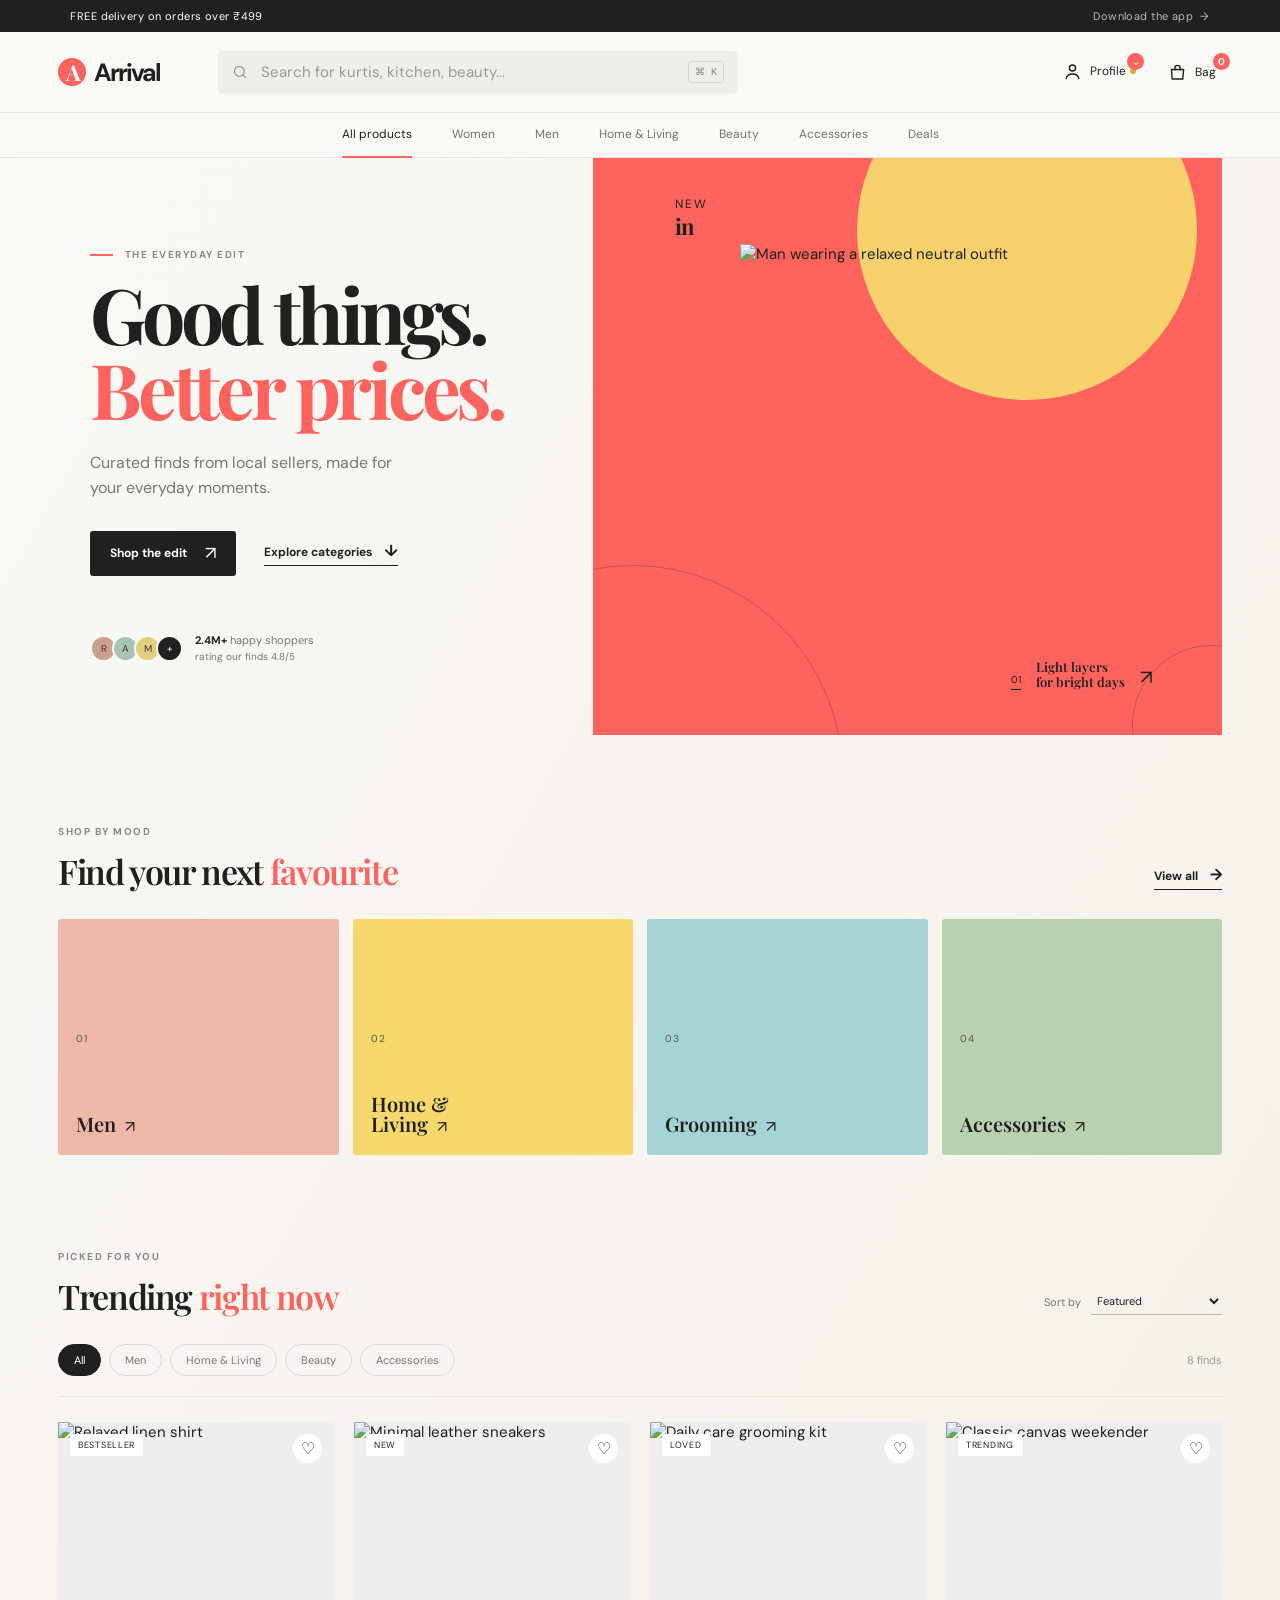
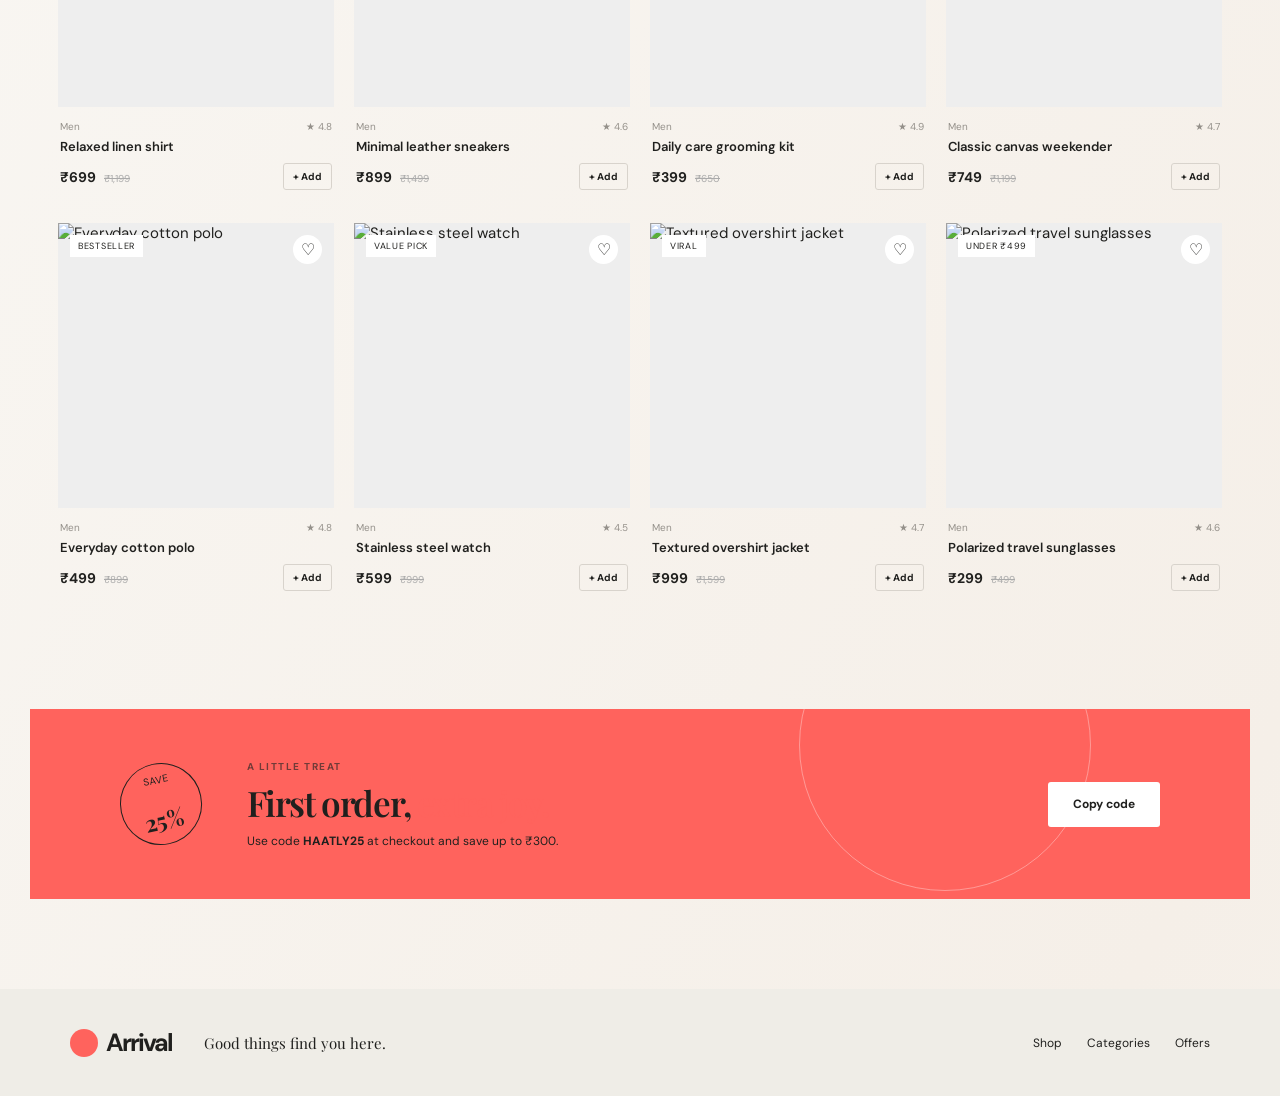
==== commit f6236664: "Fix footer markup in index.html" ====
--- a/index.html
+++ b/index.html
@@ -82,7 +82,7 @@
 
       <section class="offer-banner shell" id="offers"><div class="offer-stamp">SAVE<br /><strong>25%</strong></div><div><p class="eyebrow">A little treat</p><h2>First order, <em>extra joy.</em></h2><p>Use code <strong>HAATLY25</strong> at checkout and save up to ₹300.</p></div><button class="button button-light" type="button" id="copy-code">Copy code</button></section>
     </main>
-    <footer><div class="footer-inner"><a class="brand" href="#top"><span class="brand-mark">A</span><span>Arrival</span></a><p>Good things find you here.</p><div class="footer-links"><a href="#products">Shop</a><a href="#categories">Categories</a><a href="#offers">Offers</a></div></div></footer>
+    <footer><div class="footer-inner"><a class="brand" href="#top"><span class="brand-mark"></span><span>Arrival</span></a><p>Good things find you here.</p><div class="footer-links"><a href="#products">Shop</a><a href="#categories">Categories</a><a href="#offers">Offers</a></div></div></footer>
     <div class="toast" id="toast" role="status"></div>
     <script src="database.js"></script>
     <script src="app.js"></script>
